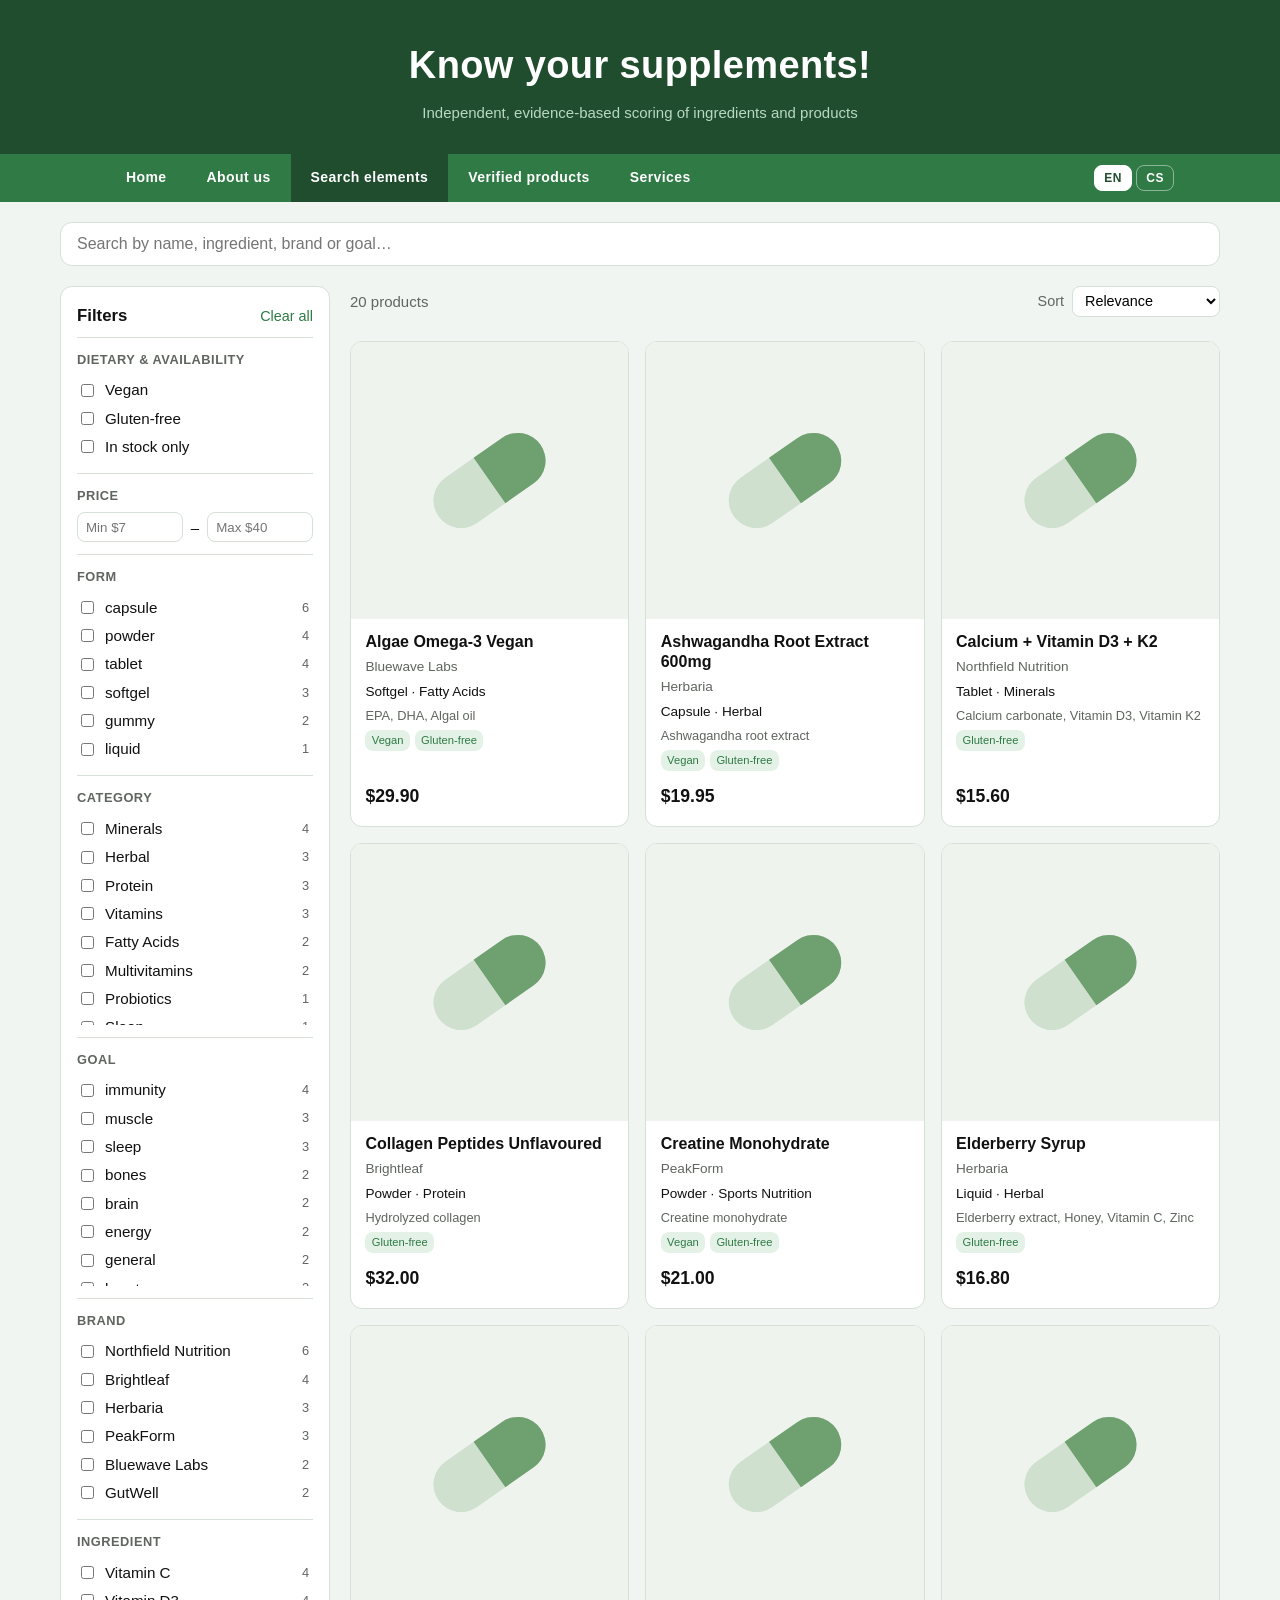
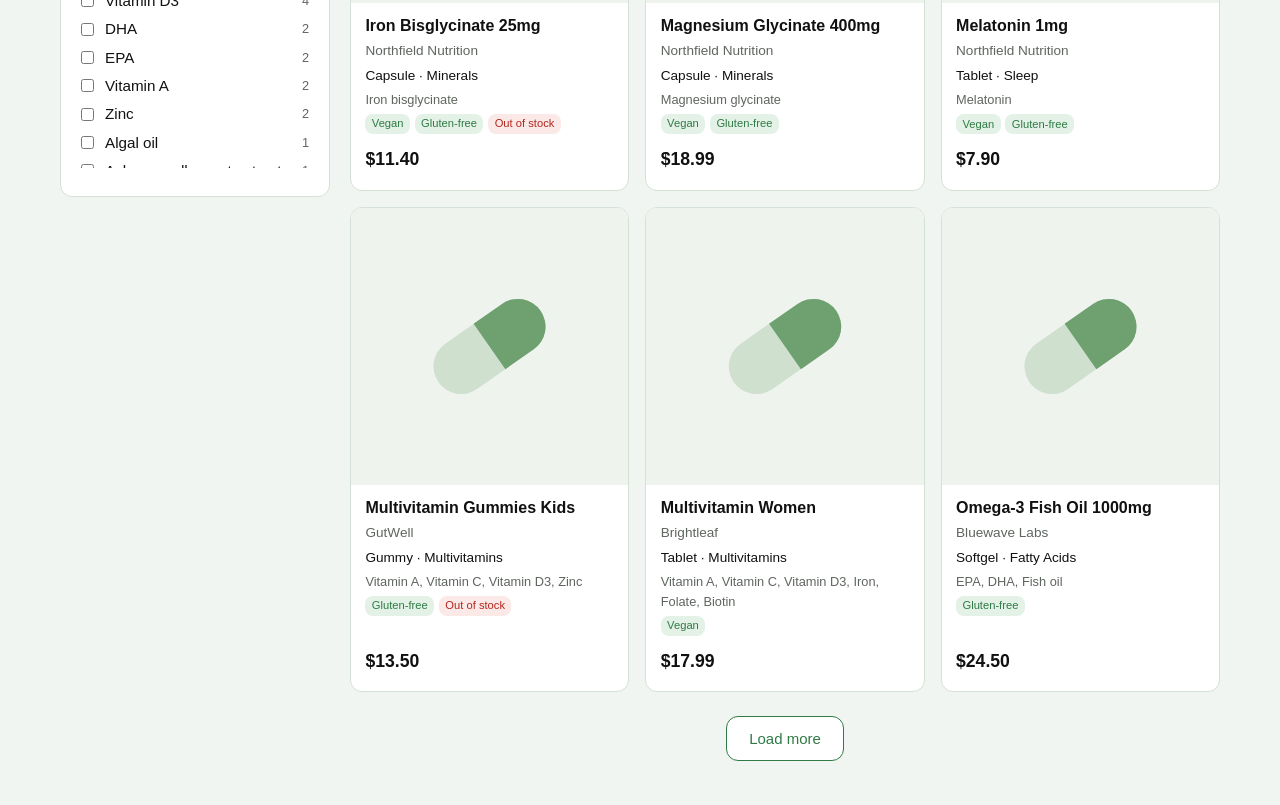
==== supplement-finder/index.html @ af4d36eb "Add Czech and English versions Client-side i18n (i18n.js, i18n/en.json, i18n/cs.json) with a languag" ====
<!doctype html>
<html lang="en">
<head>
  <meta charset="utf-8">
  <meta name="viewport" content="width=device-width, initial-scale=1">
  <title data-i18n="meta.title.finder">Supplement Finder</title>
  <script src="../i18n.js"></script>
  <link rel="stylesheet" href="../site.css">
  <link rel="stylesheet" href="styles.css">
</head>
<body>
  <header class="hero">
    <h1 data-i18n="hero.title">Know your supplements!</h1>
    <p data-i18n="hero.sub">Independent, evidence-based scoring of ingredients and products</p>
  </header>

  <nav class="nav">
    <div class="inner">
      <a href="../index.html" data-i18n="nav.home">Home</a>
      <a href="../index.html#about" data-i18n="nav.about">About us</a>
      <a href="index.html" class="active" data-i18n="nav.search">Search elements</a>
      <a href="../index.html#verified" data-i18n="nav.verified">Verified products</a>
      <a href="../index.html#services" data-i18n="nav.services">Services</a>
    </div>
  </nav>

  <div class="searchbox">
    <input id="q" type="search" data-i18n-placeholder="finder.search.placeholder" data-i18n-aria="finder.search.aria" placeholder="Search by name, ingredient, brand or goal…" autocomplete="off" aria-label="Search supplements">
  </div>

  <main class="layout">
    <aside class="filters" aria-label="Filters" data-i18n-aria="finder.filters.aria">
      <div class="filters-head">
        <h2 data-i18n="finder.filters">Filters</h2>
        <button id="clear-all" class="link" type="button" data-i18n="finder.clear">Clear all</button>
      </div>

      <section class="group">
        <h3 data-i18n="finder.group.dietary">Dietary &amp; availability</h3>
        <label class="check"><input type="checkbox" data-flag="vegan"> <span data-i18n="flag.vegan">Vegan</span></label>
        <label class="check"><input type="checkbox" data-flag="gluten_free"> <span data-i18n="flag.gluten_free">Gluten-free</span></label>
        <label class="check"><input type="checkbox" data-flag="in_stock"> <span data-i18n="flag.in_stock">In stock only</span></label>
      </section>

      <section class="group">
        <h3 data-i18n="finder.group.price">Price</h3>
        <div class="price-row">
          <input id="min-price" type="number" min="0" step="1" inputmode="decimal" placeholder="Min" aria-label="Minimum price" data-i18n-aria="price.min.aria">
          <span>–</span>
          <input id="max-price" type="number" min="0" step="1" inputmode="decimal" placeholder="Max" aria-label="Maximum price" data-i18n-aria="price.max.aria">
        </div>
      </section>

      <div id="facets"></div>
    </aside>

    <section class="results" aria-live="polite">
      <div class="results-head">
        <p id="count" class="count"></p>
        <label class="sort"><span data-i18n="sort">Sort</span>
          <select id="sort">
            <option value="relevance" data-i18n="sort.relevance">Relevance</option>
            <option value="price_asc" data-i18n="sort.price_asc">Price: low to high</option>
            <option value="price_desc" data-i18n="sort.price_desc">Price: high to low</option>
            <option value="name_asc" data-i18n="sort.name_asc">Name A–Z</option>
          </select>
        </label>
      </div>
      <div id="chips" class="chips"></div>
      <div id="error" class="error" hidden></div>
      <div id="grid" class="grid"></div>
      <div class="more"><button id="load-more" type="button" hidden data-i18n="load.more">Load more</button></div>
    </section>
  </main>

  <script type="module" src="app.js"></script>
</body>
</html>
---- site.css ----
/* Shared site styles: tokens, base, header (hero), main bar (nav), footer.
   Loaded by index.html and supplement-finder/index.html. */
:root {
  --bg: #f1f5f1;
  --card: #ffffff;
  --border: #d5e0d6;
  --green-900: #1f4d2e;
  --green-700: #2f7a45;
  --green-500: #4fa36a;
  --green-100: #e3f1e6;
  --text: #111111;
  --muted: #5f655f;
  --warn: #b3261e;
  --radius: 12px;     /* cards, inputs, buttons */
  --radius-sm: 8px;   /* tags, small thumbnails */
  /* aliases used by the supplement finder */
  --line: var(--border);
  --accent: var(--green-700);
  --accent-soft: var(--green-100);
}
* { box-sizing: border-box; }
body {
  margin: 0; background: var(--bg); color: var(--text);
  font: 15px/1.55 -apple-system, "Segoe UI", Helvetica, Arial, sans-serif;
}
a { color: inherit; text-decoration: none; }

/* Header */
.hero { background: var(--green-900); color: #fff; padding: 36px 24px 30px; text-align: center; }
.hero h1 { margin: 0 0 6px; font-size: 38px; letter-spacing: .01em; }
.hero p { margin: 0; color: #b9d8c2; }

/* Main bar */
.nav { background: var(--green-700); position: sticky; top: 0; z-index: 10; }
.nav .inner { max-width: 1100px; margin: 0 auto; display: flex; flex-wrap: wrap; padding: 0 16px; }
.nav a { color: #fff; padding: 13px 20px; font-weight: 600; font-size: 14px; letter-spacing: .03em; }
.nav a:hover, .nav a.active { background: var(--green-900); }

footer { text-align: center; color: var(--muted); font-size: 13px; padding: 10px 16px 30px; }

@media (max-width: 800px) {
  .hero h1 { font-size: 30px; }
}

/* Language switcher (injected by i18n.js) and no-flash loading state */
html.i18n-loading body { visibility: hidden; }
.nav .lang { margin-left: auto; display: flex; align-items: center; gap: 4px; }
.nav .lang button {
  font: inherit; font-size: 12px; font-weight: 700; letter-spacing: .05em; color: #fff;
  background: transparent; border: 1px solid rgba(255,255,255,.45); border-radius: var(--radius-sm);
  padding: 3px 9px; cursor: pointer;
}
.nav .lang button:hover { background: var(--green-900); }
.nav .lang button[aria-pressed="true"] { background: #fff; color: var(--green-900); border-color: #fff; }
---- supplement-finder/styles.css ----
h1, h2, h3 { margin: 0; }

.searchbox { max-width: 1200px; margin: 1.25rem auto 0; padding: 0 1.25rem; }
.searchbox input { width: 100%; padding: .75rem 1rem; font-size: 1rem; border: 1px solid var(--line); border-radius: var(--radius); background: #fff; }
.searchbox input:focus { outline: 2px solid var(--accent); border-color: var(--accent); }

.layout { display: grid; grid-template-columns: 270px 1fr; gap: 1.25rem; max-width: 1200px; margin: 0 auto; padding: 1.25rem; }
.filters { background: var(--card); border: 1px solid var(--line); border-radius: var(--radius); padding: 1rem; align-self: start; }
.filters-head { display: flex; justify-content: space-between; align-items: baseline; margin-bottom: .5rem; }
.filters h2 { font-size: 1.05rem; }
.group { padding: .75rem 0; border-top: 1px solid var(--line); }
.group h3 { font-size: .8rem; text-transform: uppercase; letter-spacing: .04em; color: var(--muted); margin-bottom: .4rem; }
.group .list { max-height: 210px; overflow: auto; padding-right: .25rem; }
.check { display: flex; align-items: center; gap: .5rem; padding: .15rem 0; cursor: pointer; font-size: .95rem; }
.check .n { margin-left: auto; color: var(--muted); font-size: .8rem; }
.check.zero { opacity: .5; }
.price-row { display: flex; align-items: center; gap: .5rem; }
.price-row input { width: 100%; padding: .4rem .5rem; border: 1px solid var(--line); border-radius: var(--radius-sm); }
.link { background: none; border: 0; color: var(--accent); cursor: pointer; font: inherit; font-size: .9rem; padding: 0; }
.link:hover { text-decoration: underline; }

.results-head { display: flex; justify-content: space-between; align-items: center; margin-bottom: .75rem; gap: 1rem; flex-wrap: wrap; }
.count { margin: 0; color: var(--muted); }
.sort { font-size: .9rem; color: var(--muted); display: flex; align-items: center; gap: .5rem; }
.sort select { padding: .35rem .5rem; border: 1px solid var(--line); border-radius: var(--radius-sm); background: #fff; font: inherit; }

.chips { display: flex; flex-wrap: wrap; gap: .4rem; margin-bottom: .75rem; }
.chip { background: var(--accent-soft); color: var(--accent); border: 0; border-radius: 999px; padding: .25rem .65rem; cursor: pointer; font: inherit; font-size: .85rem; }
.chip:hover { background: #d4e9db; }

.grid { display: grid; grid-template-columns: repeat(auto-fill, minmax(220px, 1fr)); gap: 1rem; }
.card { background: var(--card); border: 1px solid var(--line); border-radius: var(--radius); overflow: hidden; display: flex; flex-direction: column; }
.card img { width: 100%; aspect-ratio: 1; object-fit: cover; background: #eef3ee; }
.card .body { padding: .8rem .9rem 1rem; display: flex; flex-direction: column; gap: .25rem; flex: 1; }
.card h3 { font-size: 1rem; line-height: 1.25; }
.card .brand { color: var(--muted); font-size: .85rem; margin: 0; }
.card .meta { font-size: .85rem; margin: 0; text-transform: capitalize; }
.card .ingr { font-size: .8rem; color: var(--muted); margin: 0; }
.card .foot { margin-top: auto; padding-top: .5rem; display: flex; justify-content: space-between; align-items: center; }
.price { font-weight: 700; font-size: 1.1rem; }
.tags { display: flex; gap: .3rem; flex-wrap: wrap; }
.tag { font-size: .7rem; background: var(--accent-soft); color: var(--accent); border-radius: var(--radius-sm); padding: .1rem .4rem; }
.tag.out { background: #fbe9e7; color: var(--warn); }

.more { text-align: center; margin: 1.5rem 0; }
.more button { padding: .6rem 1.4rem; border-radius: var(--radius); border: 1px solid var(--accent); background: #fff; color: var(--accent); font: inherit; cursor: pointer; }
.more button:hover { background: var(--accent-soft); }
.error { background: #fbe9e7; color: var(--warn); border-radius: var(--radius); padding: .9rem 1rem; margin-bottom: 1rem; }
.empty { grid-column: 1 / -1; text-align: center; color: var(--muted); padding: 3rem 1rem; }

@media (max-width: 800px) {
  .layout { grid-template-columns: 1fr; }
}
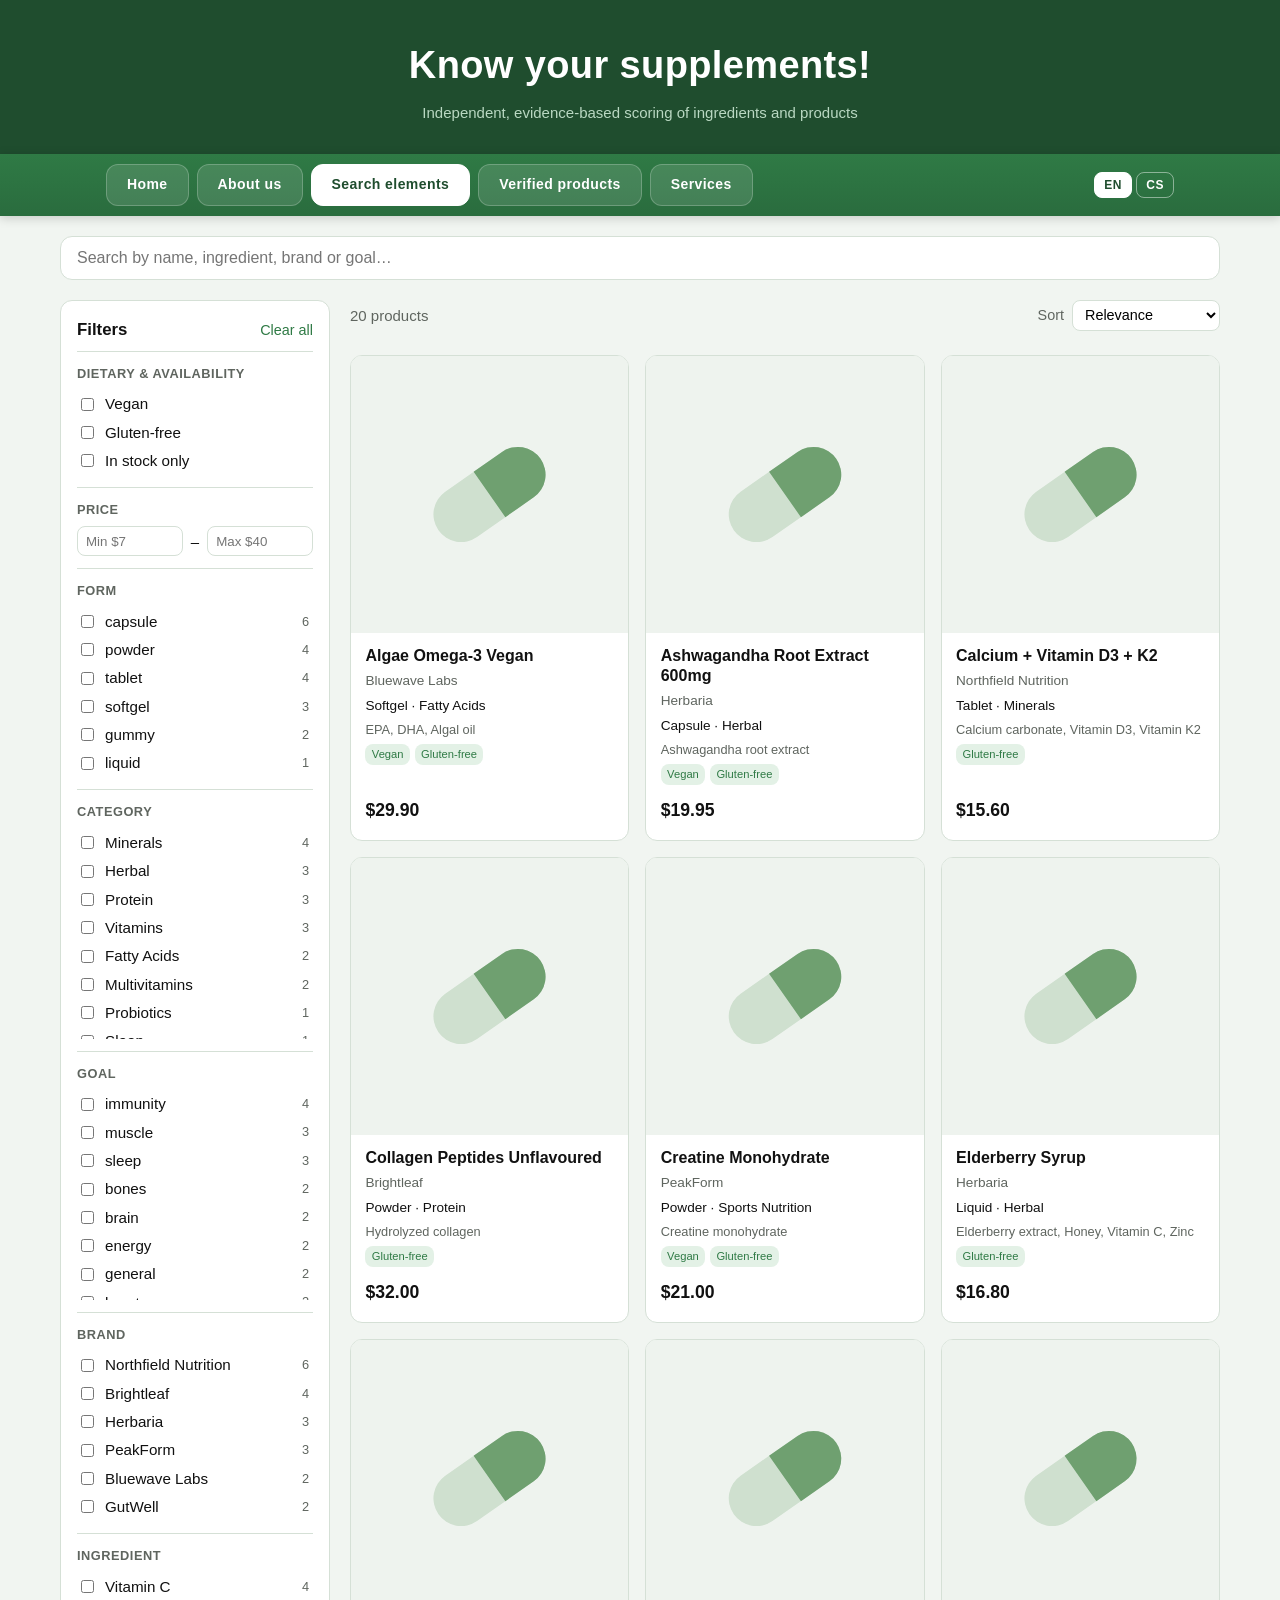
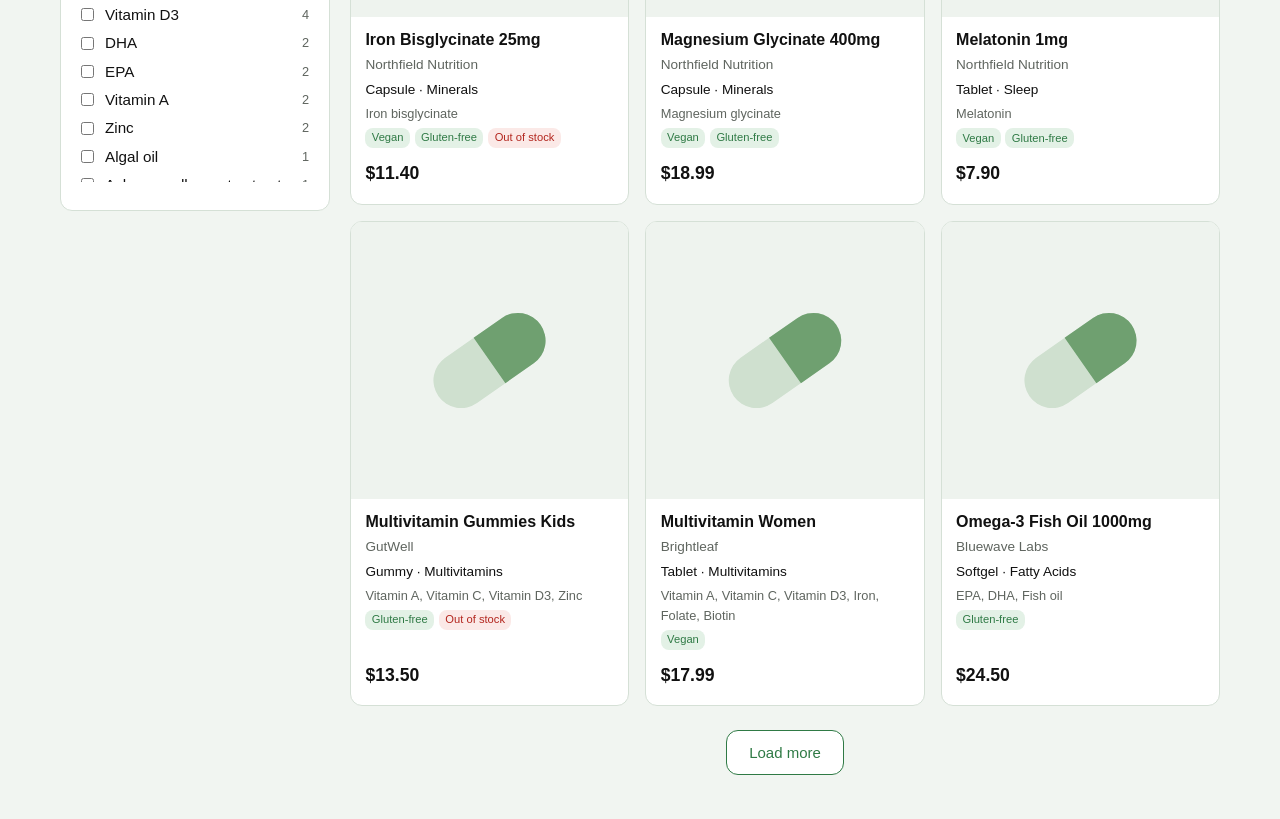
==== commit 2b584755: "Restyle main bar as interactive buttons Separate pill buttons with hover lift, shine sweep and curso" ====
--- a/supplement-finder/index.html
+++ b/supplement-finder/index.html
@@ -5,6 +5,7 @@
   <meta name="viewport" content="width=device-width, initial-scale=1">
   <title data-i18n="meta.title.finder">Supplement Finder</title>
   <script src="../i18n.js"></script>
+  <script src="../site.js" defer></script>
   <link rel="stylesheet" href="../site.css">
   <link rel="stylesheet" href="styles.css">
 </head>
--- a/site.css
+++ b/site.css
@@ -30,11 +30,41 @@
 .hero h1 { margin: 0 0 6px; font-size: 38px; letter-spacing: .01em; }
 .hero p { margin: 0; color: #b9d8c2; }
 
-/* Main bar */
-.nav { background: var(--green-700); position: sticky; top: 0; z-index: 10; }
-.nav .inner { max-width: 1100px; margin: 0 auto; display: flex; flex-wrap: wrap; padding: 0 16px; }
-.nav a { color: #fff; padding: 13px 20px; font-weight: 600; font-size: 14px; letter-spacing: .03em; }
-.nav a:hover, .nav a.active { background: var(--green-900); }
+/* Main bar: each item is a button with a cursor-following glow and a shine sweep on hover */
+.nav { background: linear-gradient(180deg, var(--green-700), #2a6c3e); position: sticky; top: 0; z-index: 10; box-shadow: 0 2px 10px rgba(0,0,0,.18); }
+.nav .inner { max-width: 1100px; margin: 0 auto; display: flex; flex-wrap: wrap; align-items: center; gap: 8px; padding: 10px 16px; }
+.nav a {
+  position: relative; overflow: hidden; isolation: isolate;
+  color: #fff; padding: 9px 20px; font-weight: 600; font-size: 14px; letter-spacing: .03em;
+  background: rgba(255,255,255,.12); border: 1px solid rgba(255,255,255,.22); border-radius: var(--radius);
+  transition: transform .18s ease, box-shadow .18s ease, background .18s ease, border-color .18s ease;
+}
+.nav a::before { /* soft light that follows the cursor (position set by site.js) */
+  content: ""; position: absolute; inset: 0; z-index: -1; opacity: 0; transition: opacity .2s ease;
+  background: radial-gradient(90px circle at var(--mx, 50%) var(--my, 50%), rgba(255,255,255,.35), transparent 70%);
+}
+.nav a::after { /* diagonal shine that sweeps across once per hover */
+  content: ""; position: absolute; top: 0; bottom: 0; left: 0; width: 45%; z-index: -1;
+  background: linear-gradient(105deg, transparent, rgba(255,255,255,.55), transparent);
+  transform: translateX(-130%) skewX(-20deg);
+}
+.nav a:hover, .nav a:focus-visible {
+  background: var(--green-900); border-color: rgba(255,255,255,.55);
+  transform: translateY(-2px); box-shadow: 0 6px 14px rgba(0,0,0,.28);
+}
+.nav a:hover::before { opacity: 1; }
+.nav a:hover::after, .nav a:focus-visible::after { transform: translateX(330%) skewX(-20deg); transition: transform .7s ease; }
+.nav a:active { transform: translateY(0) scale(.97); box-shadow: 0 2px 6px rgba(0,0,0,.25); }
+.nav a:focus-visible { outline: 2px solid #fff; outline-offset: 2px; }
+.nav a.active { background: #fff; color: var(--green-900); border-color: #fff; }
+.nav a.active:hover { background: #f3fbf5; }
+.nav a.active::before { background: radial-gradient(90px circle at var(--mx, 50%) var(--my, 50%), rgba(79,163,106,.35), transparent 70%); }
+.nav a.active::after { background: linear-gradient(105deg, transparent, rgba(79,163,106,.45), transparent); }
+@media (prefers-reduced-motion: reduce) {
+  .nav a, .nav a::before { transition: none; }
+  .nav a:hover, .nav a:focus-visible, .nav a:active { transform: none; }
+  .nav a::after { display: none; }
+}
 
 footer { text-align: center; color: var(--muted); font-size: 13px; padding: 10px 16px 30px; }
 
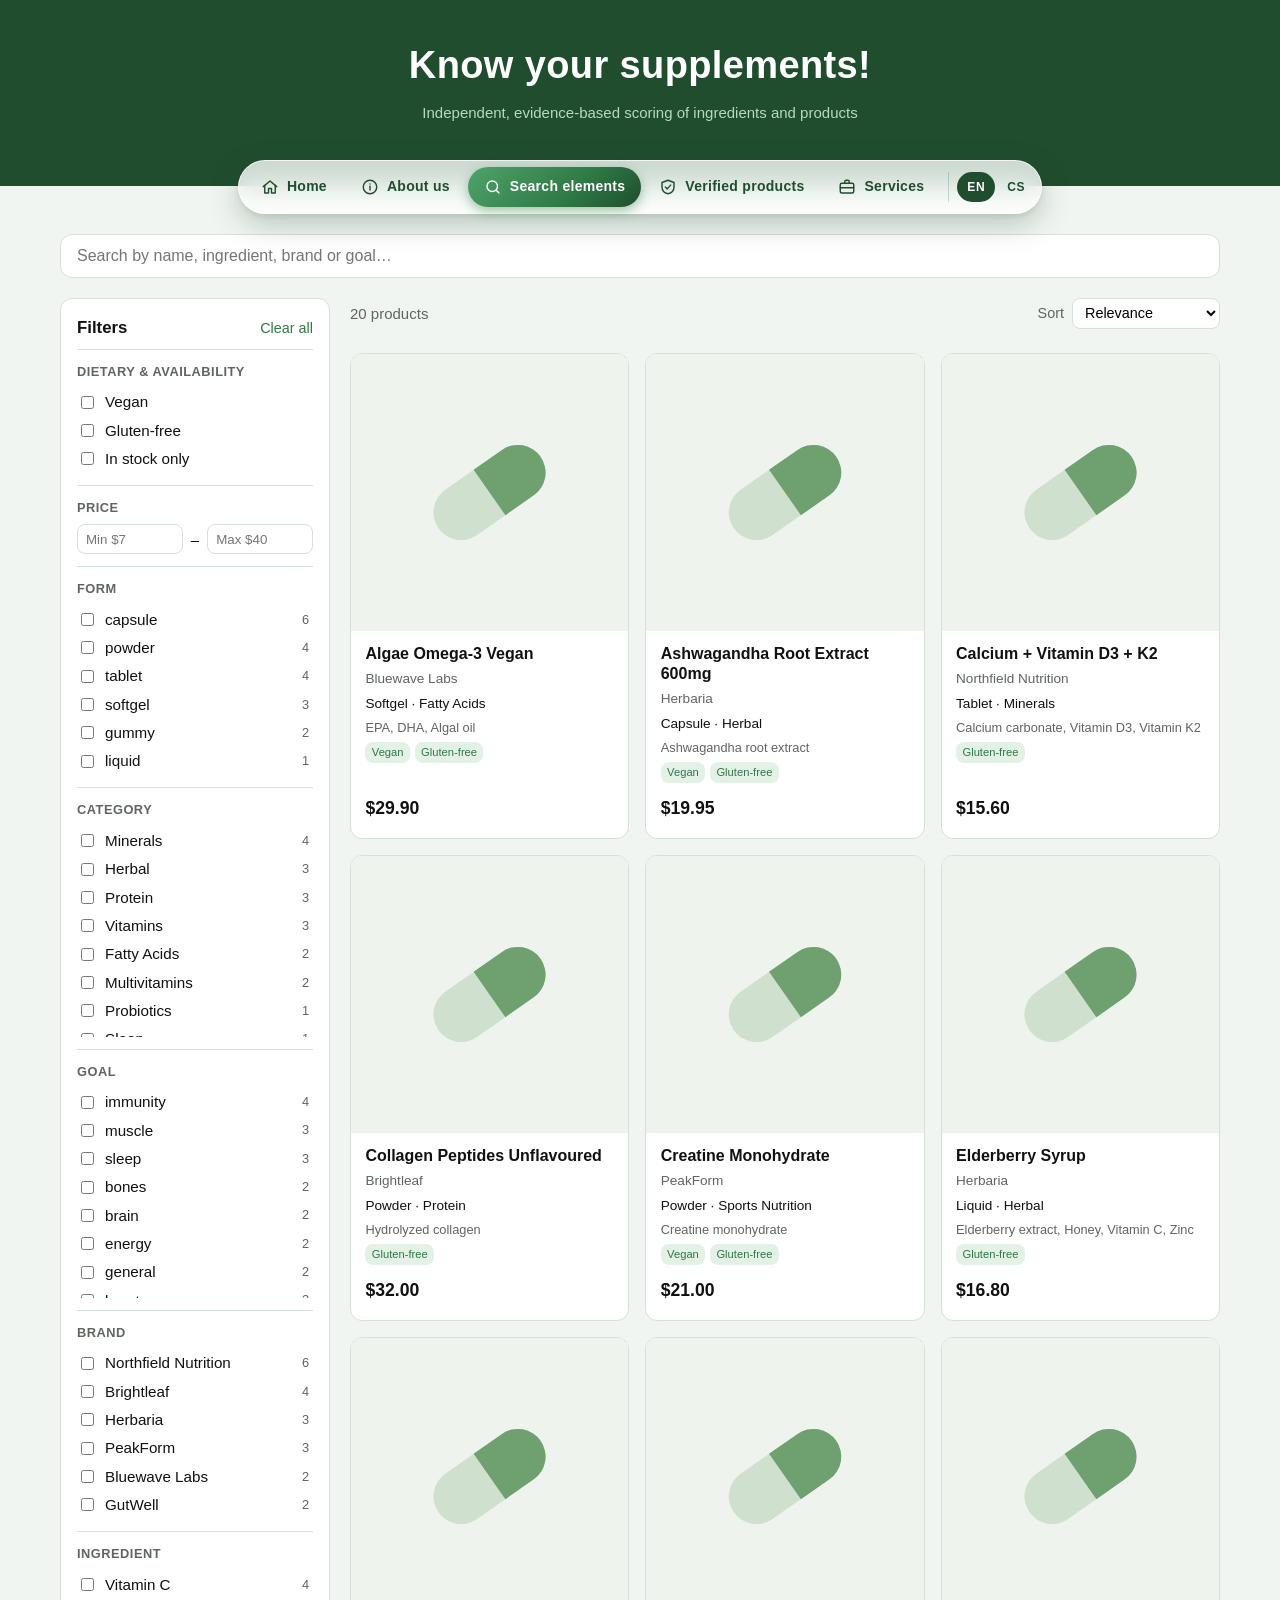
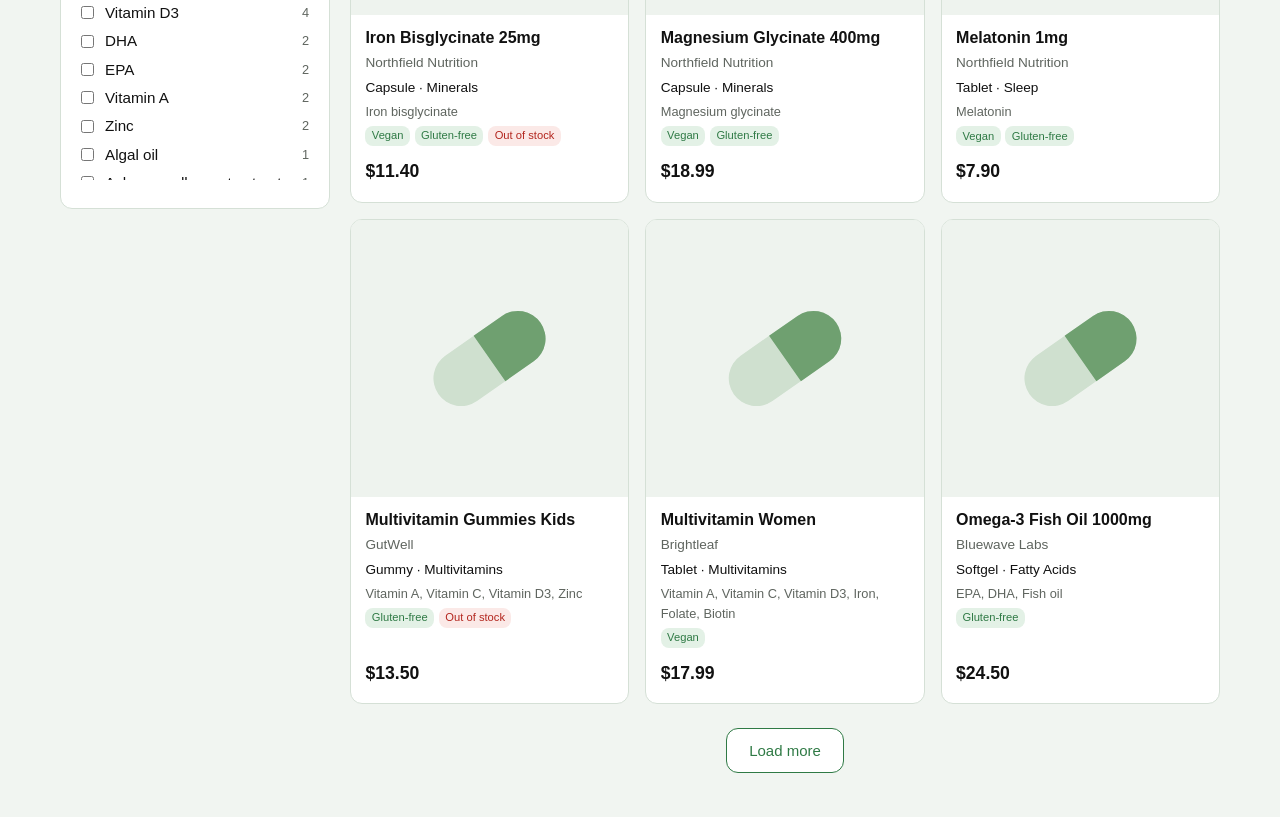
==== commit 082c8a7c: "Redesign main bar as floating pill with icons and sliding highlight Co-Authored-By: Claude Sonnet 5." ====
--- a/supplement-finder/index.html
+++ b/supplement-finder/index.html
@@ -17,11 +17,11 @@
 
   <nav class="nav">
     <div class="inner">
-      <a href="../index.html" data-i18n="nav.home">Home</a>
-      <a href="../index.html#about" data-i18n="nav.about">About us</a>
-      <a href="index.html" class="active" data-i18n="nav.search">Search elements</a>
-      <a href="../index.html#verified" data-i18n="nav.verified">Verified products</a>
-      <a href="../index.html#services" data-i18n="nav.services">Services</a>
+      <a href="../index.html"><svg class="ico" viewBox="0 0 24 24" aria-hidden="true"><path d="M3 11.5 12 4l9 7.5"/><path d="M5 10v10h5v-6h4v6h5V10"/></svg><span class="lbl" data-i18n="nav.home">Home</span></a>
+      <a href="../index.html#about"><svg class="ico" viewBox="0 0 24 24" aria-hidden="true"><circle cx="12" cy="12" r="9"/><path d="M12 11v5"/><path d="M12 8h.01"/></svg><span class="lbl" data-i18n="nav.about">About us</span></a>
+      <a href="index.html" class="active"><svg class="ico" viewBox="0 0 24 24" aria-hidden="true"><circle cx="11" cy="11" r="7"/><path d="m20 20-3.5-3.5"/></svg><span class="lbl" data-i18n="nav.search">Search elements</span></a>
+      <a href="../index.html#verified"><svg class="ico" viewBox="0 0 24 24" aria-hidden="true"><path d="M12 3 4 6v6c0 4.5 3.4 8 8 9 4.6-1 8-4.5 8-9V6l-8-3Z"/><path d="m8.5 12 2.5 2.5 4.5-5"/></svg><span class="lbl" data-i18n="nav.verified">Verified products</span></a>
+      <a href="../index.html#services"><svg class="ico" viewBox="0 0 24 24" aria-hidden="true"><rect x="3" y="7" width="18" height="13" rx="2"/><path d="M9 7V5a2 2 0 0 1 2-2h2a2 2 0 0 1 2 2v2"/><path d="M3 13h18"/></svg><span class="lbl" data-i18n="nav.services">Services</span></a>
     </div>
   </nav>
 
--- a/site.css
+++ b/site.css
@@ -30,40 +30,40 @@
 .hero h1 { margin: 0 0 6px; font-size: 38px; letter-spacing: .01em; }
 .hero p { margin: 0; color: #b9d8c2; }
 
-/* Main bar: each item is a button with a cursor-following glow and a shine sweep on hover */
-.nav { background: linear-gradient(180deg, var(--green-700), #2a6c3e); position: sticky; top: 0; z-index: 10; box-shadow: 0 2px 10px rgba(0,0,0,.18); }
-.nav .inner { max-width: 1100px; margin: 0 auto; display: flex; flex-wrap: wrap; align-items: center; gap: 8px; padding: 10px 16px; }
+/* Main bar: floating pill that overlaps the header. A highlight slides to the hovered item (site.js). */
+.hero { padding-bottom: 62px; }
+.nav { position: sticky; top: 12px; z-index: 10; margin-top: -26px; pointer-events: none; }
+.nav .inner {
+  pointer-events: auto; position: relative; width: max-content; max-width: calc(100% - 24px); margin: 0 auto;
+  display: flex; align-items: center; gap: 2px; padding: 6px;
+  background: rgba(255,255,255,.78); -webkit-backdrop-filter: blur(14px) saturate(1.5); backdrop-filter: blur(14px) saturate(1.5);
+  border: 1px solid rgba(255,255,255,.75); border-radius: 999px;
+  box-shadow: 0 10px 30px rgba(31,77,46,.28), 0 2px 6px rgba(0,0,0,.08);
+}
+.nav-indicator {
+  position: absolute; top: 6px; bottom: 6px; left: 0; width: 0; border-radius: 999px; z-index: 0; pointer-events: none;
+  background: linear-gradient(135deg, var(--green-500), var(--green-700) 60%, var(--green-900));
+  box-shadow: 0 4px 12px rgba(47,122,69,.45); opacity: 0;
+}
+.nav-indicator.ready { opacity: 1; transition: transform .35s cubic-bezier(.3,1.3,.5,1), width .35s cubic-bezier(.3,1.3,.5,1), opacity .2s; }
 .nav a {
-  position: relative; overflow: hidden; isolation: isolate;
-  color: #fff; padding: 9px 20px; font-weight: 600; font-size: 14px; letter-spacing: .03em;
-  background: rgba(255,255,255,.12); border: 1px solid rgba(255,255,255,.22); border-radius: var(--radius);
-  transition: transform .18s ease, box-shadow .18s ease, background .18s ease, border-color .18s ease;
+  position: relative; z-index: 1; display: flex; align-items: center; gap: 8px; white-space: nowrap;
+  padding: 9px 16px; border-radius: 999px; color: var(--green-900); font-weight: 600; font-size: 14px; letter-spacing: .02em;
+  transition: color .2s ease;
 }
-.nav a::before { /* soft light that follows the cursor (position set by site.js) */
-  content: ""; position: absolute; inset: 0; z-index: -1; opacity: 0; transition: opacity .2s ease;
-  background: radial-gradient(90px circle at var(--mx, 50%) var(--my, 50%), rgba(255,255,255,.35), transparent 70%);
+.nav a .ico { width: 18px; height: 18px; flex: none; fill: none; stroke: currentColor; stroke-width: 1.9; stroke-linecap: round; stroke-linejoin: round; transition: transform .3s cubic-bezier(.3,1.5,.5,1); }
+.nav a.hot { color: #fff; }
+.nav a:hover .ico, .nav a:focus-visible .ico { transform: scale(1.18) rotate(-6deg); }
+.nav a:active { transform: scale(.96); }
+.nav a:focus-visible { outline: 2px solid var(--green-700); outline-offset: 1px; }
+.nav.no-js a.active { background: var(--green-700); color: #fff; } /* before site.js positions the indicator */
+@media (max-width: 640px) { /* phones: icons only, the name is still read by screen readers */
+  .nav a { padding: 10px 13px; }
+  .nav a .lbl { position: absolute; width: 1px; height: 1px; overflow: hidden; clip: rect(0 0 0 0); white-space: nowrap; }
 }
-.nav a::after { /* diagonal shine that sweeps across once per hover */
-  content: ""; position: absolute; top: 0; bottom: 0; left: 0; width: 45%; z-index: -1;
-  background: linear-gradient(105deg, transparent, rgba(255,255,255,.55), transparent);
-  transform: translateX(-130%) skewX(-20deg);
-}
-.nav a:hover, .nav a:focus-visible {
-  background: var(--green-900); border-color: rgba(255,255,255,.55);
-  transform: translateY(-2px); box-shadow: 0 6px 14px rgba(0,0,0,.28);
-}
-.nav a:hover::before { opacity: 1; }
-.nav a:hover::after, .nav a:focus-visible::after { transform: translateX(330%) skewX(-20deg); transition: transform .7s ease; }
-.nav a:active { transform: translateY(0) scale(.97); box-shadow: 0 2px 6px rgba(0,0,0,.25); }
-.nav a:focus-visible { outline: 2px solid #fff; outline-offset: 2px; }
-.nav a.active { background: #fff; color: var(--green-900); border-color: #fff; }
-.nav a.active:hover { background: #f3fbf5; }
-.nav a.active::before { background: radial-gradient(90px circle at var(--mx, 50%) var(--my, 50%), rgba(79,163,106,.35), transparent 70%); }
-.nav a.active::after { background: linear-gradient(105deg, transparent, rgba(79,163,106,.45), transparent); }
 @media (prefers-reduced-motion: reduce) {
-  .nav a, .nav a::before { transition: none; }
-  .nav a:hover, .nav a:focus-visible, .nav a:active { transform: none; }
-  .nav a::after { display: none; }
+  .nav-indicator.ready, .nav a, .nav a .ico { transition: none; }
+  .nav a:hover .ico, .nav a:focus-visible .ico { transform: none; }
 }
 
 footer { text-align: center; color: var(--muted); font-size: 13px; padding: 10px 16px 30px; }
@@ -74,11 +74,11 @@
 
 /* Language switcher (injected by i18n.js) and no-flash loading state */
 html.i18n-loading body { visibility: hidden; }
-.nav .lang { margin-left: auto; display: flex; align-items: center; gap: 4px; }
+.nav .lang { position: relative; z-index: 1; display: flex; align-items: center; gap: 2px; margin-left: 6px; padding-left: 8px; border-left: 1px solid rgba(31,77,46,.2); }
 .nav .lang button {
-  font: inherit; font-size: 12px; font-weight: 700; letter-spacing: .05em; color: #fff;
-  background: transparent; border: 1px solid rgba(255,255,255,.45); border-radius: var(--radius-sm);
-  padding: 3px 9px; cursor: pointer;
+  font: inherit; font-size: 12px; font-weight: 700; letter-spacing: .05em; color: var(--green-900);
+  background: transparent; border: 0; border-radius: 999px; padding: 6px 10px; cursor: pointer; transition: background .2s, color .2s;
 }
-.nav .lang button:hover { background: var(--green-900); }
-.nav .lang button[aria-pressed="true"] { background: #fff; color: var(--green-900); border-color: #fff; }
+.nav .lang button:hover { background: var(--green-100); }
+.nav .lang button[aria-pressed="true"] { background: var(--green-900); color: #fff; }
+@media (max-width: 640px) { .nav .lang { margin-left: 2px; padding-left: 4px; } .nav .lang button { padding: 6px 7px; } }
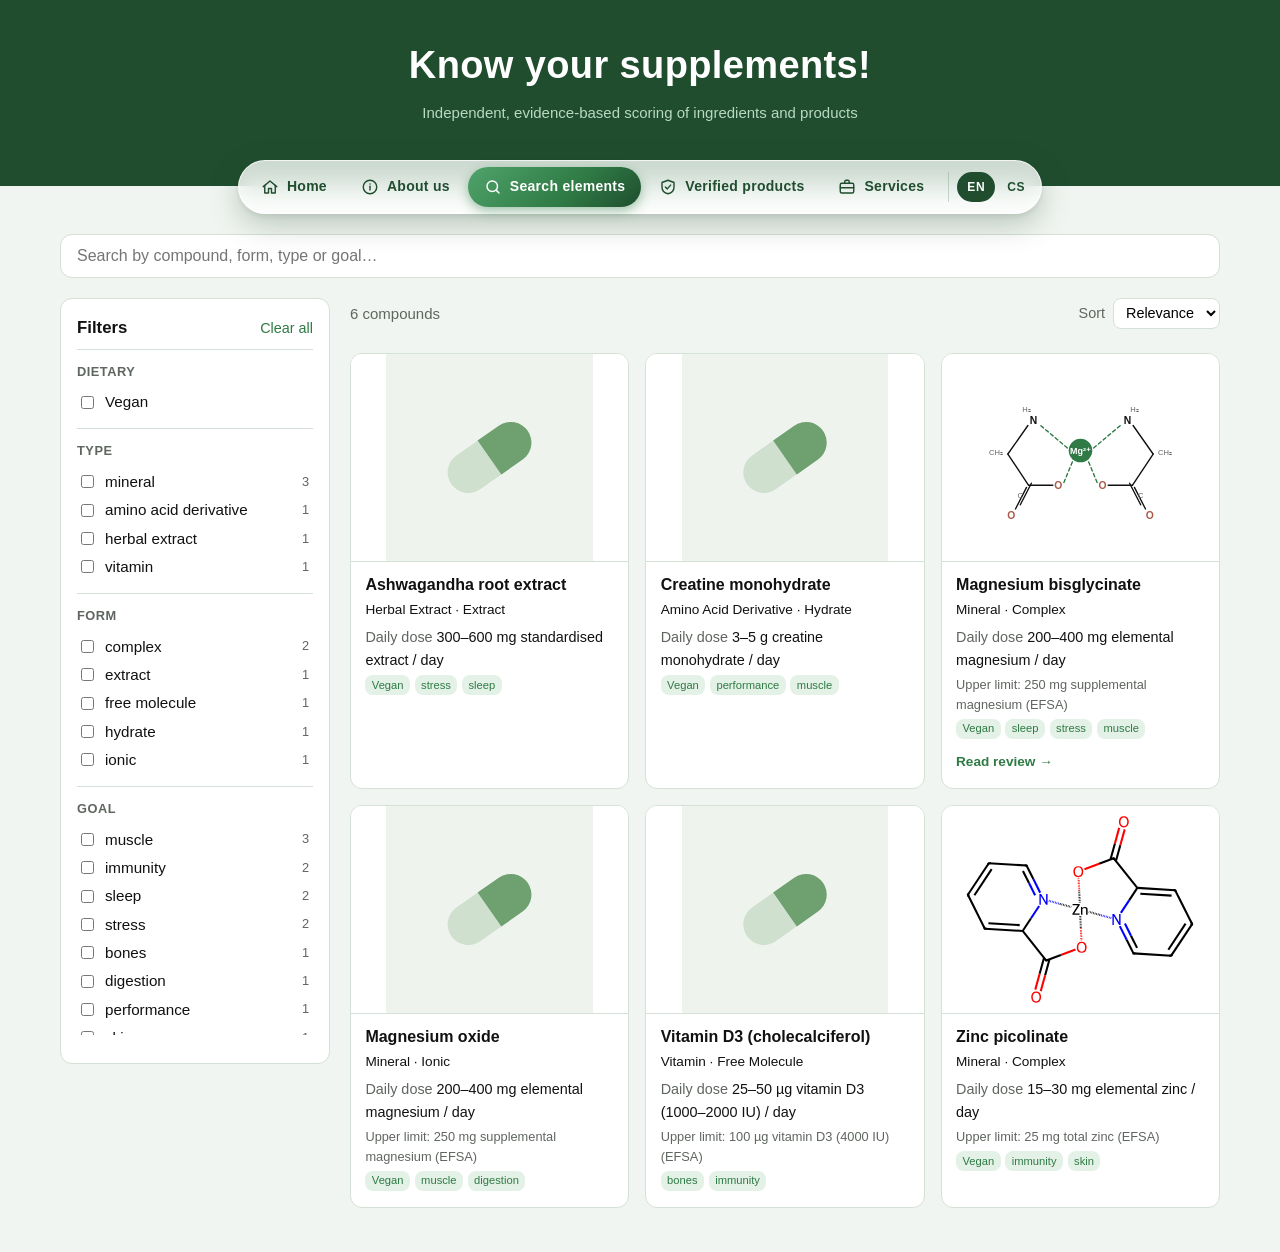
==== commit 7e75f5a3: "Switch supplement finder from products to compounds Replace products.json with compounds.json (6 sam" ====
--- a/supplement-finder/index.html
+++ b/supplement-finder/index.html
@@ -21,12 +21,12 @@
       <a href="../index.html#about"><svg class="ico" viewBox="0 0 24 24" aria-hidden="true"><circle cx="12" cy="12" r="9"/><path d="M12 11v5"/><path d="M12 8h.01"/></svg><span class="lbl" data-i18n="nav.about">About us</span></a>
       <a href="index.html" class="active"><svg class="ico" viewBox="0 0 24 24" aria-hidden="true"><circle cx="11" cy="11" r="7"/><path d="m20 20-3.5-3.5"/></svg><span class="lbl" data-i18n="nav.search">Search elements</span></a>
       <a href="../index.html#verified"><svg class="ico" viewBox="0 0 24 24" aria-hidden="true"><path d="M12 3 4 6v6c0 4.5 3.4 8 8 9 4.6-1 8-4.5 8-9V6l-8-3Z"/><path d="m8.5 12 2.5 2.5 4.5-5"/></svg><span class="lbl" data-i18n="nav.verified">Verified products</span></a>
-      <a href="../index.html#services"><svg class="ico" viewBox="0 0 24 24" aria-hidden="true"><rect x="3" y="7" width="18" height="13" rx="2"/><path d="M9 7V5a2 2 0 0 1 2-2h2a2 2 0 0 1 2 2v2"/><path d="M3 13h18"/></svg><span class="lbl" data-i18n="nav.services">Services</span></a>
+      <a href="../services/index.html"><svg class="ico" viewBox="0 0 24 24" aria-hidden="true"><rect x="3" y="7" width="18" height="13" rx="2"/><path d="M9 7V5a2 2 0 0 1 2-2h2a2 2 0 0 1 2 2v2"/><path d="M3 13h18"/></svg><span class="lbl" data-i18n="nav.services">Services</span></a>
     </div>
   </nav>
 
   <div class="searchbox">
-    <input id="q" type="search" data-i18n-placeholder="finder.search.placeholder" data-i18n-aria="finder.search.aria" placeholder="Search by name, ingredient, brand or goal…" autocomplete="off" aria-label="Search supplements">
+    <input id="q" type="search" data-i18n-placeholder="finder.search.placeholder" data-i18n-aria="finder.search.aria" placeholder="Search by compound, form, type or goal…" autocomplete="off" aria-label="Search compounds">
   </div>
 
   <main class="layout">
@@ -37,19 +37,8 @@
       </div>
 
       <section class="group">
-        <h3 data-i18n="finder.group.dietary">Dietary &amp; availability</h3>
+        <h3 data-i18n="finder.group.dietary">Dietary</h3>
         <label class="check"><input type="checkbox" data-flag="vegan"> <span data-i18n="flag.vegan">Vegan</span></label>
-        <label class="check"><input type="checkbox" data-flag="gluten_free"> <span data-i18n="flag.gluten_free">Gluten-free</span></label>
-        <label class="check"><input type="checkbox" data-flag="in_stock"> <span data-i18n="flag.in_stock">In stock only</span></label>
-      </section>
-
-      <section class="group">
-        <h3 data-i18n="finder.group.price">Price</h3>
-        <div class="price-row">
-          <input id="min-price" type="number" min="0" step="1" inputmode="decimal" placeholder="Min" aria-label="Minimum price" data-i18n-aria="price.min.aria">
-          <span>–</span>
-          <input id="max-price" type="number" min="0" step="1" inputmode="decimal" placeholder="Max" aria-label="Maximum price" data-i18n-aria="price.max.aria">
-        </div>
       </section>
 
       <div id="facets"></div>
@@ -61,8 +50,6 @@
         <label class="sort"><span data-i18n="sort">Sort</span>
           <select id="sort">
             <option value="relevance" data-i18n="sort.relevance">Relevance</option>
-            <option value="price_asc" data-i18n="sort.price_asc">Price: low to high</option>
-            <option value="price_desc" data-i18n="sort.price_desc">Price: high to low</option>
             <option value="name_asc" data-i18n="sort.name_asc">Name A–Z</option>
           </select>
         </label>
--- a/site.css
+++ b/site.css
@@ -29,6 +29,20 @@
 .hero { background: var(--green-900); color: #fff; padding: 36px 24px 30px; text-align: center; }
 .hero h1 { margin: 0 0 6px; font-size: 38px; letter-spacing: .01em; }
 .hero p { margin: 0; color: #b9d8c2; }
+
+/* Header with logo (opt-in via class hero--logo). The logo is oversized and tilted; the header crops it top and bottom,
+   and the negative left margin pushes it out to the left, over the left end of the main bar. */
+.hero--logo { display: flex; align-items: center; justify-content: center; gap: 24px; overflow: hidden; }
+.hero--logo .logo {
+  height: 268px; width: auto; flex: none; margin: -66px 0 -66px -100px;  /* negative margins: size does not change the header height */
+  transform: rotate(-15deg); transform-origin: center;
+  translate: -30px 0;   /* nudges only the logo to the left; the title stays put */
+  filter: drop-shadow(0 8px 14px rgba(0,0,0,.35));
+}
+@media (max-width: 800px) {
+  .hero--logo { flex-direction: column; gap: 6px; }
+  .hero--logo .logo { height: 160px; margin: -30px 0 -6px; translate: -20px 0; }
+}
 
 /* Main bar: floating pill that overlaps the header. A highlight slides to the hovered item (site.js). */
 .hero { padding-bottom: 62px; }
--- a/supplement-finder/styles.css
+++ b/supplement-finder/styles.css
@@ -30,11 +30,13 @@
 
 .grid { display: grid; grid-template-columns: repeat(auto-fill, minmax(220px, 1fr)); gap: 1rem; }
 .card { background: var(--card); border: 1px solid var(--line); border-radius: var(--radius); overflow: hidden; display: flex; flex-direction: column; }
-.card img { width: 100%; aspect-ratio: 1; object-fit: cover; background: #eef3ee; }
+.card img { width: 100%; aspect-ratio: 4 / 3; object-fit: contain; background: #fff; border-bottom: 1px solid var(--line); }
 .card .body { padding: .8rem .9rem 1rem; display: flex; flex-direction: column; gap: .25rem; flex: 1; }
 .card h3 { font-size: 1rem; line-height: 1.25; }
 .card .brand { color: var(--muted); font-size: .85rem; margin: 0; }
 .card .meta { font-size: .85rem; margin: 0; text-transform: capitalize; }
+.card .dose { font-size: .9rem; margin: .15rem 0 0; }
+.card .dose span { color: var(--muted); }
 .card .ingr { font-size: .8rem; color: var(--muted); margin: 0; }
 .card .foot { margin-top: auto; padding-top: .5rem; display: flex; justify-content: space-between; align-items: center; }
 .price { font-weight: 700; font-size: 1.1rem; }
@@ -51,3 +53,6 @@
 @media (max-width: 800px) {
   .layout { grid-template-columns: 1fr; }
 }
+
+.review-link { color: var(--accent); font-size: .85rem; font-weight: 600; }
+.review-link:hover { text-decoration: underline; }
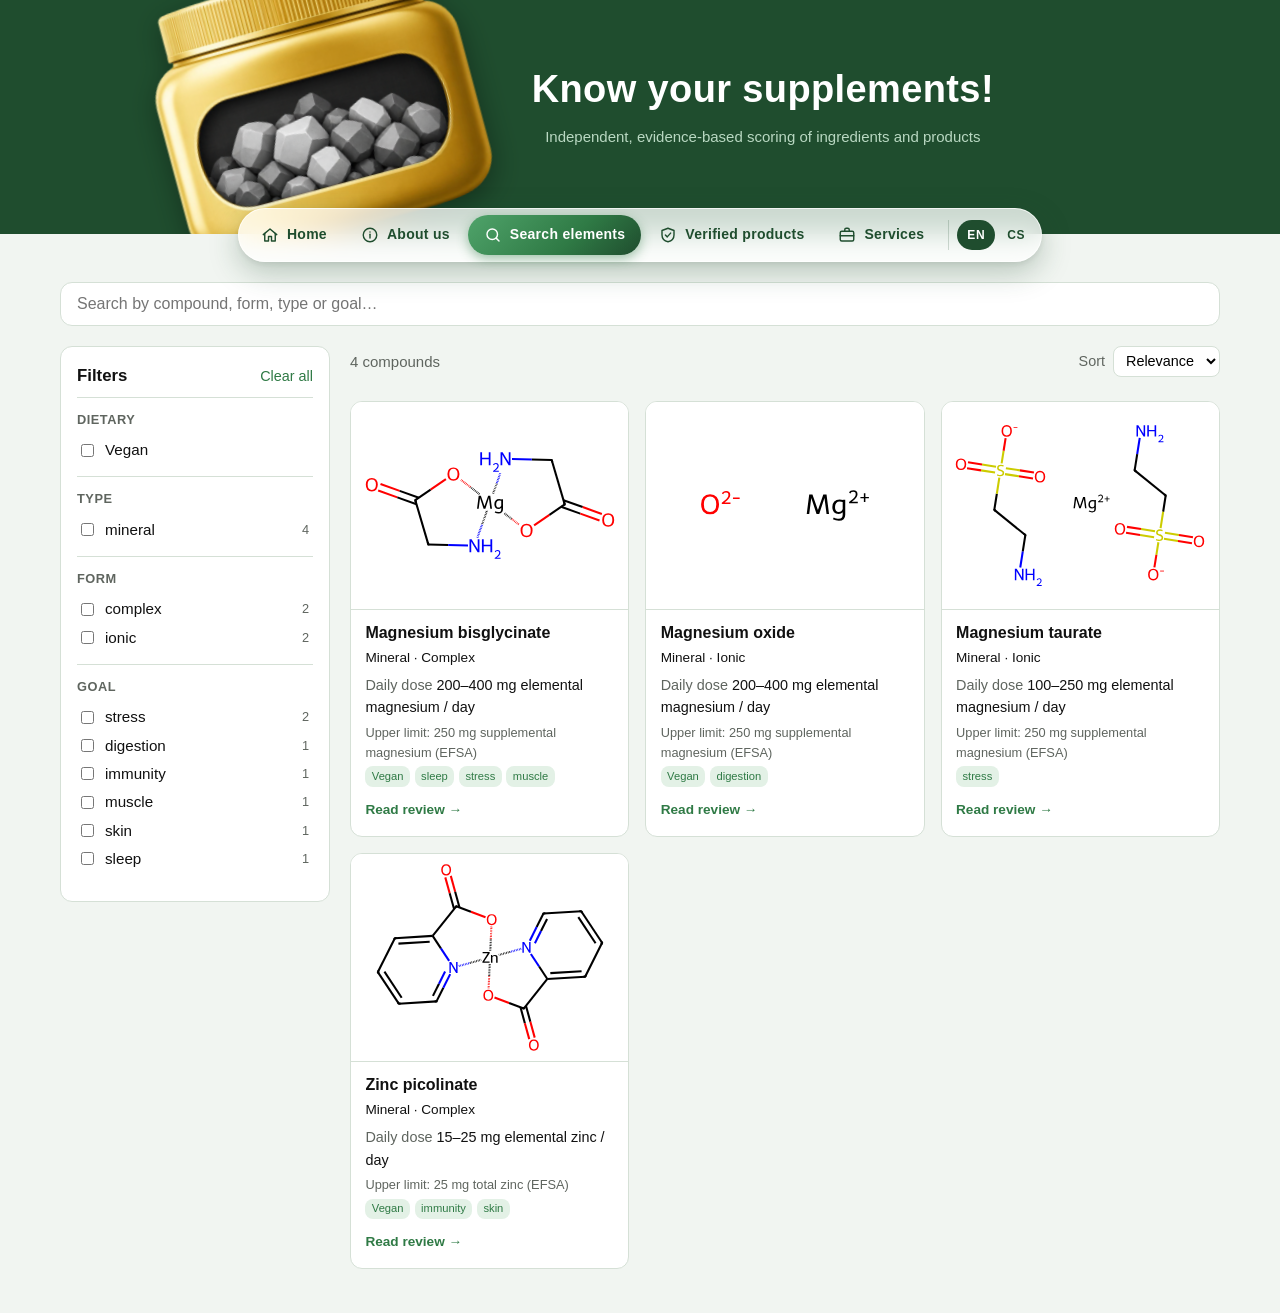
==== commit cd1abf68: "Use logo header on supplement finder and review pages Co-Authored-By: Claude Sonnet 5.5 <noreply@ant" ====
--- a/supplement-finder/index.html
+++ b/supplement-finder/index.html
@@ -10,9 +10,12 @@
   <link rel="stylesheet" href="styles.css">
 </head>
 <body>
-  <header class="hero">
-    <h1 data-i18n="hero.title">Know your supplements!</h1>
-    <p data-i18n="hero.sub">Independent, evidence-based scoring of ingredients and products</p>
+  <header class="hero hero--logo">
+    <img class="logo" src="../assets/logo.png" alt="" width="322" height="268">
+    <div class="hero-text">
+      <h1 data-i18n="hero.title">Know your supplements!</h1>
+      <p data-i18n="hero.sub">Independent, evidence-based scoring of ingredients and products</p>
+    </div>
   </header>
 
   <nav class="nav">
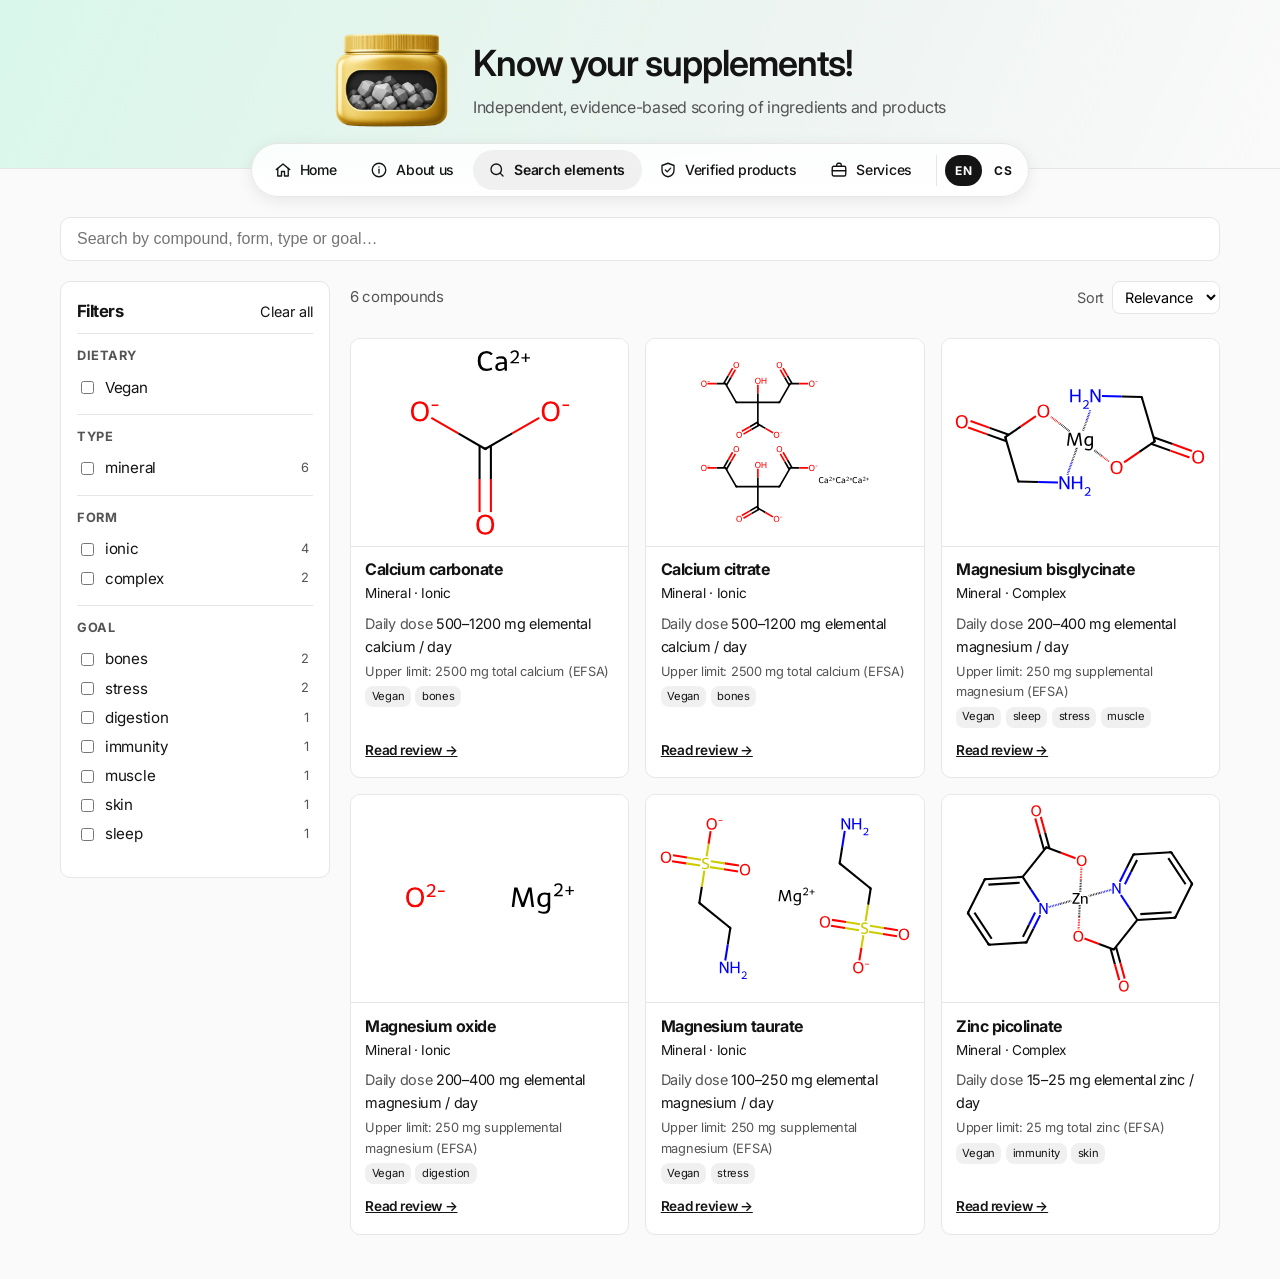
==== commit 4e490154: "Redesign landing page: neutral canvas, Inter/Poppins, hero with random score card, scoring and servi" ====
--- a/supplement-finder/index.html
+++ b/supplement-finder/index.html
@@ -24,7 +24,7 @@
       <a href="../index.html#about"><svg class="ico" viewBox="0 0 24 24" aria-hidden="true"><circle cx="12" cy="12" r="9"/><path d="M12 11v5"/><path d="M12 8h.01"/></svg><span class="lbl" data-i18n="nav.about">About us</span></a>
       <a href="index.html" class="active"><svg class="ico" viewBox="0 0 24 24" aria-hidden="true"><circle cx="11" cy="11" r="7"/><path d="m20 20-3.5-3.5"/></svg><span class="lbl" data-i18n="nav.search">Search elements</span></a>
       <a href="../index.html#verified"><svg class="ico" viewBox="0 0 24 24" aria-hidden="true"><path d="M12 3 4 6v6c0 4.5 3.4 8 8 9 4.6-1 8-4.5 8-9V6l-8-3Z"/><path d="m8.5 12 2.5 2.5 4.5-5"/></svg><span class="lbl" data-i18n="nav.verified">Verified products</span></a>
-      <a href="../services/index.html"><svg class="ico" viewBox="0 0 24 24" aria-hidden="true"><rect x="3" y="7" width="18" height="13" rx="2"/><path d="M9 7V5a2 2 0 0 1 2-2h2a2 2 0 0 1 2 2v2"/><path d="M3 13h18"/></svg><span class="lbl" data-i18n="nav.services">Services</span></a>
+      <a href="../index.html#services"><svg class="ico" viewBox="0 0 24 24" aria-hidden="true"><rect x="3" y="7" width="18" height="13" rx="2"/><path d="M9 7V5a2 2 0 0 1 2-2h2a2 2 0 0 1 2 2v2"/><path d="M3 13h18"/></svg><span class="lbl" data-i18n="nav.services">Services</span></a>
     </div>
   </nav>
 
--- a/site.css
+++ b/site.css
@@ -1,98 +1,103 @@
 /* Shared site styles: tokens, base, header (hero), main bar (nav), footer.
-   Loaded by index.html and supplement-finder/index.html. */
+   Loaded by index.html and supplement-finder/index.html.
+   Design: near-monochrome canvas, hairline borders, whisper shadows. One green (--green-700) = the primary action. */
+@import url("https://fonts.googleapis.com/css2?family=Inter:wght@400;500;600&family=Poppins:wght@600&display=swap");
 :root {
-  --bg: #f1f5f1;
+  --bg: #fafafa;       /* Paper: page canvas */
   --card: #ffffff;
-  --border: #d5e0d6;
-  --green-900: #1f4d2e;
-  --green-700: #2f7a45;
-  --green-500: #4fa36a;
-  --green-100: #e3f1e6;
-  --text: #111111;
-  --muted: #5f655f;
+  --border: #e6e6e6;   /* Cloud: hairlines */
+  --text: #141414;     /* Graphite */
+  --muted: #545454;    /* Slate */
+  --faint: #707070;    /* Fog */
+  --veil: #f0f0f0;    /* hover, tag fills */
+  --green-900: #141414; /* legacy alias: now dark ink, not green */
+  --green-700: #009959; /* Forest Ink: primary action only */
+  --green-500: #00b96c; /* Vine: washes */
+  --green-100: #f0f0f0; /* legacy alias: neutral tint */
   --warn: #b3261e;
-  --radius: 12px;     /* cards, inputs, buttons */
+  --radius: 10px;     /* cards, inputs, buttons */
   --radius-sm: 8px;   /* tags, small thumbnails */
+  --shadow-sm: 0 4px 8px rgba(0,0,0,.04);
+  --shadow-md: 0 4px 16px rgba(0,0,0,.08);
+  /* Primary action: one-hue gradient with top highlight and a soft green shadow */
+  --grad-action: linear-gradient(180deg, #12b872 0%, #009959 100%);
+  --shadow-action: 0 1px 0 rgba(255,255,255,.28) inset, 0 4px 12px rgba(0,153,89,.28);
+  --shadow-action-hover: 0 1px 0 rgba(255,255,255,.32) inset, 0 8px 18px rgba(0,153,89,.34);
   /* aliases used by the supplement finder */
   --line: var(--border);
-  --accent: var(--green-700);
-  --accent-soft: var(--green-100);
+  --accent: var(--text);
+  --accent-soft: var(--veil);
 }
 * { box-sizing: border-box; }
 body {
   margin: 0; background: var(--bg); color: var(--text);
-  font: 15px/1.55 -apple-system, "Segoe UI", Helvetica, Arial, sans-serif;
+  font: 15px/1.6 "Inter", -apple-system, "Segoe UI", Helvetica, Arial, sans-serif; letter-spacing: -0.02em;
+  -webkit-font-smoothing: antialiased;
 }
 a { color: inherit; text-decoration: none; }
+h1, h2, h3 { letter-spacing: -0.03em; }
+/* Section display title: Poppins 600 is reserved for these; everything else is Inter. */
+.section-title { margin: 0 0 12px; font: 600 38px/1.25 "Poppins", "Inter", sans-serif; letter-spacing: normal; text-align: center; color: var(--text); }
+.section-sub { margin: 0 auto; max-width: 36em; text-align: center; font-size: 16px; color: var(--muted); }
+@media (max-width: 800px) { .section-title { font-size: 28px; } }
 
-/* Header */
-.hero { background: var(--green-900); color: #fff; padding: 36px 24px 30px; text-align: center; }
-.hero h1 { margin: 0 0 6px; font-size: 38px; letter-spacing: .01em; }
-.hero p { margin: 0; color: #b9d8c2; }
+/* Header: light, left-aligned, faint green wash behind (the only gradient in the system). */
+.hero {
+  background: linear-gradient(114deg, rgba(30,229,146,.15), rgba(0,128,74,.05) 60%, rgba(250,250,250,0));
+  border-bottom: 1px solid var(--border); padding: 48px 24px 56px; text-align: center;
+}
+.hero h1 { margin: 0 0 8px; font-size: 36px; line-height: 1.3; font-weight: 600; letter-spacing: -0.03em; color: var(--text); }
+.hero p { margin: 0; color: var(--muted); font-size: 16px; }
 
-/* Header with logo (opt-in via class hero--logo). The logo is oversized and tilted; the header crops it top and bottom,
-   and the negative left margin pushes it out to the left, over the left end of the main bar. */
-.hero--logo { display: flex; align-items: center; justify-content: center; gap: 24px; overflow: hidden; }
-.hero--logo .logo {
-  height: 268px; width: auto; flex: none; margin: -66px 0 -66px -100px;  /* negative margins: size does not change the header height */
-  transform: rotate(-15deg); transform-origin: center;
-  translate: -30px 0;   /* nudges only the logo to the left; the title stays put */
-  filter: drop-shadow(0 8px 14px rgba(0,0,0,.35));
-}
+/* Header with logo (opt-in via class hero--logo): upright logo beside the title, no cropping or tilt. */
+.hero--logo { display: flex; align-items: center; justify-content: center; gap: 24px; padding-top: 32px; padding-bottom: 40px; }
+.hero--logo .logo { height: 96px; width: auto; flex: none; }
+.hero--logo .hero-text { text-align: left; }
 @media (max-width: 800px) {
-  .hero--logo { flex-direction: column; gap: 6px; }
-  .hero--logo .logo { height: 160px; margin: -30px 0 -6px; translate: -20px 0; }
+  .hero--logo { flex-direction: column; gap: 12px; }
+  .hero--logo .hero-text { text-align: center; }
 }
 
-/* Main bar: floating pill that overlaps the header. A highlight slides to the hovered item (site.js). */
-.hero { padding-bottom: 62px; }
+/* Main bar: sticky floating pill. A neutral highlight slides to the hovered item (site.js). */
 .nav { position: sticky; top: 12px; z-index: 10; margin-top: -26px; pointer-events: none; }
 .nav .inner {
   pointer-events: auto; position: relative; width: max-content; max-width: calc(100% - 24px); margin: 0 auto;
   display: flex; align-items: center; gap: 2px; padding: 6px;
-  background: rgba(255,255,255,.78); -webkit-backdrop-filter: blur(14px) saturate(1.5); backdrop-filter: blur(14px) saturate(1.5);
-  border: 1px solid rgba(255,255,255,.75); border-radius: 999px;
-  box-shadow: 0 10px 30px rgba(31,77,46,.28), 0 2px 6px rgba(0,0,0,.08);
+  background: rgba(255,255,255,.85); -webkit-backdrop-filter: blur(14px) saturate(1.5); backdrop-filter: blur(14px) saturate(1.5);
+  border: 1px solid var(--border); border-radius: 999px; box-shadow: var(--shadow-md);
 }
 .nav-indicator {
   position: absolute; top: 6px; bottom: 6px; left: 0; width: 0; border-radius: 999px; z-index: 0; pointer-events: none;
-  background: linear-gradient(135deg, var(--green-500), var(--green-700) 60%, var(--green-900));
-  box-shadow: 0 4px 12px rgba(47,122,69,.45); opacity: 0;
+  background: var(--veil); opacity: 0;
 }
-.nav-indicator.ready { opacity: 1; transition: transform .35s cubic-bezier(.3,1.3,.5,1), width .35s cubic-bezier(.3,1.3,.5,1), opacity .2s; }
+.nav-indicator.ready { opacity: 1; transition: transform .3s cubic-bezier(.3,1.1,.5,1), width .3s cubic-bezier(.3,1.1,.5,1), opacity .2s; }
 .nav a {
   position: relative; z-index: 1; display: flex; align-items: center; gap: 8px; white-space: nowrap;
-  padding: 9px 16px; border-radius: 999px; color: var(--green-900); font-weight: 600; font-size: 14px; letter-spacing: .02em;
-  transition: color .2s ease;
+  padding: 9px 16px; border-radius: 999px; color: var(--text); font-weight: 500; font-size: 14px; letter-spacing: -0.02em;
 }
-.nav a .ico { width: 18px; height: 18px; flex: none; fill: none; stroke: currentColor; stroke-width: 1.9; stroke-linecap: round; stroke-linejoin: round; transition: transform .3s cubic-bezier(.3,1.5,.5,1); }
-.nav a.hot { color: #fff; }
-.nav a:hover .ico, .nav a:focus-visible .ico { transform: scale(1.18) rotate(-6deg); }
-.nav a:active { transform: scale(.96); }
-.nav a:focus-visible { outline: 2px solid var(--green-700); outline-offset: 1px; }
-.nav.no-js a.active { background: var(--green-700); color: #fff; } /* before site.js positions the indicator */
+.nav a .ico { width: 18px; height: 18px; flex: none; fill: none; stroke: currentColor; stroke-width: 1.8; stroke-linecap: round; stroke-linejoin: round; }
+.nav a.active .lbl { font-weight: 600; }
+.nav a:focus-visible { outline: 2px solid var(--text); outline-offset: 1px; }
+.nav.no-js a.active { background: var(--veil); } /* before site.js positions the indicator */
 @media (max-width: 640px) { /* phones: icons only, the name is still read by screen readers */
   .nav a { padding: 10px 13px; }
   .nav a .lbl { position: absolute; width: 1px; height: 1px; overflow: hidden; clip: rect(0 0 0 0); white-space: nowrap; }
 }
-@media (prefers-reduced-motion: reduce) {
-  .nav-indicator.ready, .nav a, .nav a .ico { transition: none; }
-  .nav a:hover .ico, .nav a:focus-visible .ico { transform: none; }
-}
+@media (prefers-reduced-motion: reduce) { .nav-indicator.ready { transition: none; } }
 
-footer { text-align: center; color: var(--muted); font-size: 13px; padding: 10px 16px 30px; }
+footer { text-align: center; color: var(--muted); font-size: 13px; padding: 40px 16px 40px; border-top: 1px solid var(--border); margin-top: 48px; }
 
 @media (max-width: 800px) {
-  .hero h1 { font-size: 30px; }
+  .hero h1 { font-size: 28px; }
 }
 
 /* Language switcher (injected by i18n.js) and no-flash loading state */
 html.i18n-loading body { visibility: hidden; }
-.nav .lang { position: relative; z-index: 1; display: flex; align-items: center; gap: 2px; margin-left: 6px; padding-left: 8px; border-left: 1px solid rgba(31,77,46,.2); }
+.nav .lang { position: relative; z-index: 1; display: flex; align-items: center; gap: 2px; margin-left: 6px; padding-left: 8px; border-left: 1px solid var(--border); }
 .nav .lang button {
-  font: inherit; font-size: 12px; font-weight: 700; letter-spacing: .05em; color: var(--green-900);
+  font: inherit; font-size: 12px; font-weight: 700; letter-spacing: .05em; color: var(--text);
   background: transparent; border: 0; border-radius: 999px; padding: 6px 10px; cursor: pointer; transition: background .2s, color .2s;
 }
-.nav .lang button:hover { background: var(--green-100); }
-.nav .lang button[aria-pressed="true"] { background: var(--green-900); color: #fff; }
+.nav .lang button:hover { background: var(--veil); }
+.nav .lang button[aria-pressed="true"] { background: var(--text); color: #fff; }
 @media (max-width: 640px) { .nav .lang { margin-left: 2px; padding-left: 4px; } .nav .lang button { padding: 6px 7px; } }
--- a/supplement-finder/styles.css
+++ b/supplement-finder/styles.css
@@ -26,7 +26,7 @@
 
 .chips { display: flex; flex-wrap: wrap; gap: .4rem; margin-bottom: .75rem; }
 .chip { background: var(--accent-soft); color: var(--accent); border: 0; border-radius: 999px; padding: .25rem .65rem; cursor: pointer; font: inherit; font-size: .85rem; }
-.chip:hover { background: #d4e9db; }
+.chip:hover { background: var(--border); }
 
 .grid { display: grid; grid-template-columns: repeat(auto-fill, minmax(220px, 1fr)); gap: 1rem; }
 .card { background: var(--card); border: 1px solid var(--line); border-radius: var(--radius); overflow: hidden; display: flex; flex-direction: column; }
@@ -45,7 +45,7 @@
 .tag.out { background: #fbe9e7; color: var(--warn); }
 
 .more { text-align: center; margin: 1.5rem 0; }
-.more button { padding: .6rem 1.4rem; border-radius: var(--radius); border: 1px solid var(--accent); background: #fff; color: var(--accent); font: inherit; cursor: pointer; }
+.more button { padding: .6rem 1.4rem; border-radius: var(--radius); border: 1px solid #d6d6d6; background: #fff; color: var(--accent); font: inherit; cursor: pointer; }
 .more button:hover { background: var(--accent-soft); }
 .error { background: #fbe9e7; color: var(--warn); border-radius: var(--radius); padding: .9rem 1rem; margin-bottom: 1rem; }
 .empty { grid-column: 1 / -1; text-align: center; color: var(--muted); padding: 3rem 1rem; }
@@ -54,5 +54,5 @@
   .layout { grid-template-columns: 1fr; }
 }
 
-.review-link { color: var(--accent); font-size: .85rem; font-weight: 600; }
+.review-link { color: var(--text); text-decoration: underline; font-size: .85rem; font-weight: 600; }
 .review-link:hover { text-decoration: underline; }
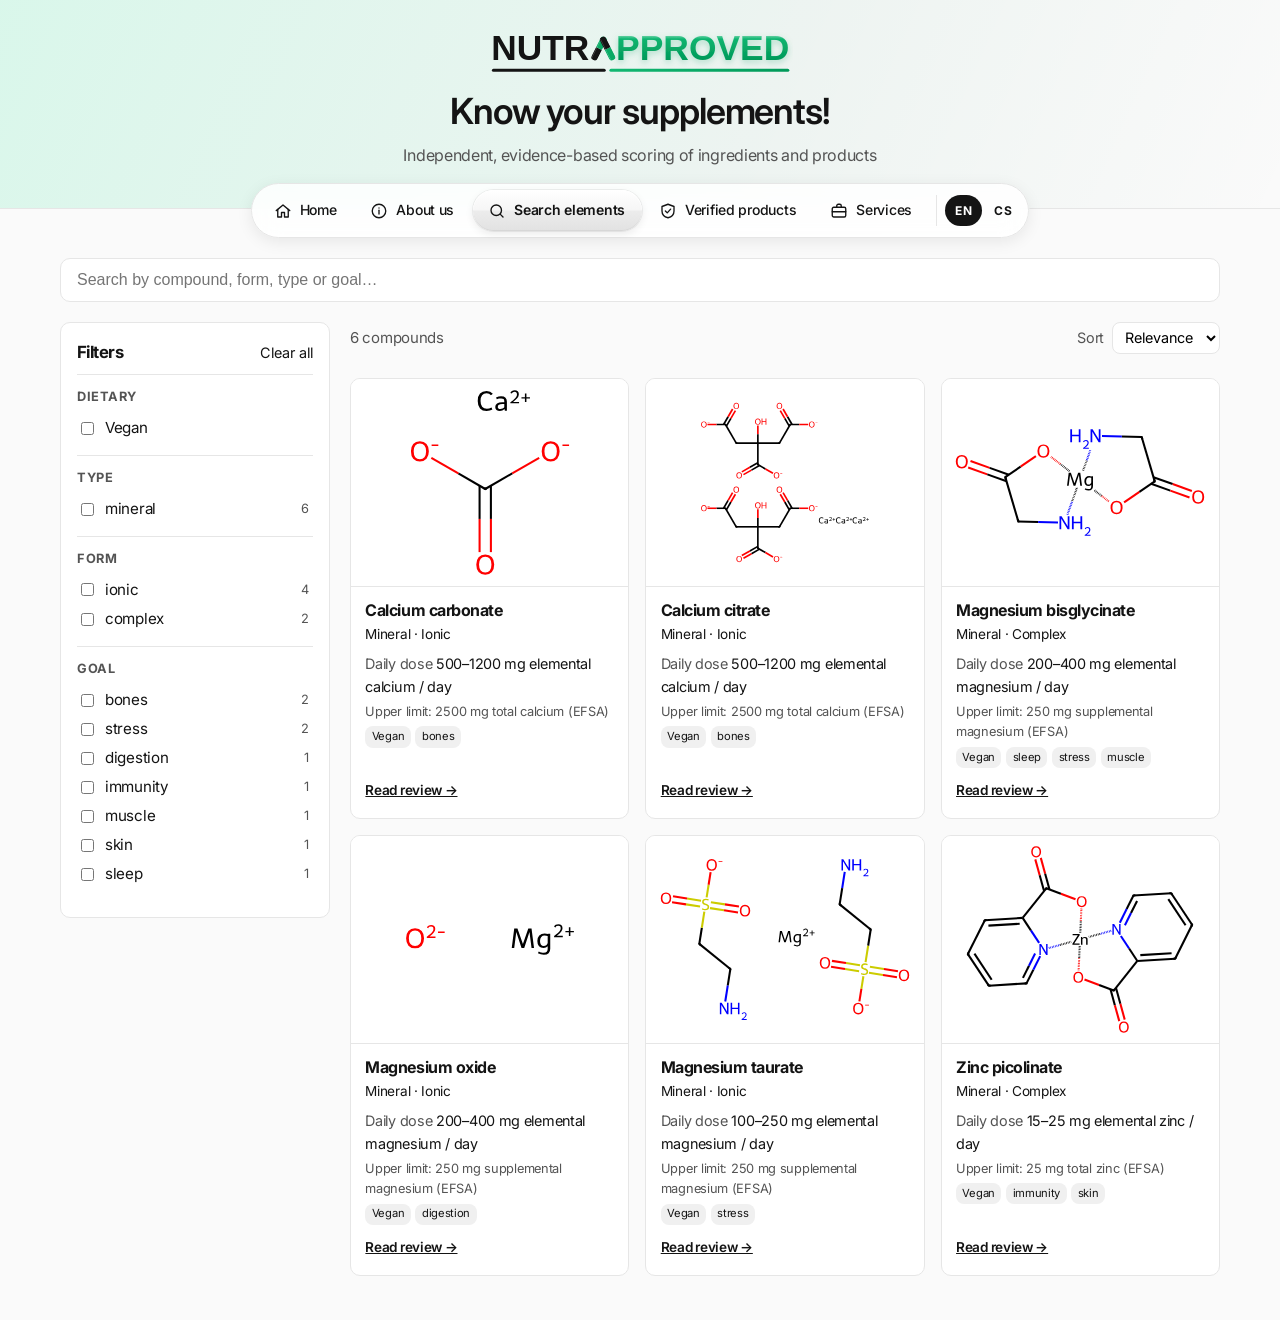
==== commit 8ed27f41: "Add pill wordmark logo, About us, full-width Blog and capsule dividers - New pill-built wordmark log" ====
--- a/supplement-finder/index.html
+++ b/supplement-finder/index.html
@@ -11,7 +11,7 @@
 </head>
 <body>
   <header class="hero hero--logo">
-    <img class="logo" src="../assets/logo.png" alt="" width="322" height="268">
+    <img class="logo" src="../assets/logo-wordmark-site.svg" alt="Nutrapproved" width="278" height="40">
     <div class="hero-text">
       <h1 data-i18n="hero.title">Know your supplements!</h1>
       <p data-i18n="hero.sub">Independent, evidence-based scoring of ingredients and products</p>
--- a/site.css
+++ b/site.css
@@ -50,9 +50,9 @@
 .hero p { margin: 0; color: var(--muted); font-size: 16px; }
 
 /* Header with logo (opt-in via class hero--logo): upright logo beside the title, no cropping or tilt. */
-.hero--logo { display: flex; align-items: center; justify-content: center; gap: 24px; padding-top: 32px; padding-bottom: 40px; }
-.hero--logo .logo { height: 96px; width: auto; flex: none; }
-.hero--logo .hero-text { text-align: left; }
+.hero--logo { display: flex; flex-direction: column; align-items: center; justify-content: center; gap: 12px; padding-top: 32px; padding-bottom: 40px; }
+.hero--logo .logo { height: 44px; width: auto; flex: none; }
+.hero--logo .hero-text { text-align: center; }
 @media (max-width: 800px) {
   .hero--logo { flex-direction: column; gap: 12px; }
   .hero--logo .hero-text { text-align: center; }
@@ -68,7 +68,10 @@
 }
 .nav-indicator {
   position: absolute; top: 6px; bottom: 6px; left: 0; width: 0; border-radius: 999px; z-index: 0; pointer-events: none;
-  background: var(--veil); opacity: 0;
+  /* Glossy pill: bright top half, softer lower half, hairline rim and a soft neutral shadow */
+  background: linear-gradient(180deg, #ffffff 0%, #f6f6f6 48%, #ececec 52%, #e2e2e2 100%);
+  box-shadow: 0 1px 0 rgba(255,255,255,.95) inset, 0 -1px 0 rgba(0,0,0,.05) inset, 0 0 0 1px rgba(0,0,0,.06), 0 3px 8px rgba(0,0,0,.08);
+  opacity: 0;
 }
 .nav-indicator.ready { opacity: 1; transition: transform .3s cubic-bezier(.3,1.1,.5,1), width .3s cubic-bezier(.3,1.1,.5,1), opacity .2s; }
 .nav a {
@@ -78,8 +81,8 @@
 .nav a .ico { width: 18px; height: 18px; flex: none; fill: none; stroke: currentColor; stroke-width: 1.8; stroke-linecap: round; stroke-linejoin: round; }
 .nav a.active .lbl { font-weight: 600; }
 .nav a:focus-visible { outline: 2px solid var(--text); outline-offset: 1px; }
-.nav.no-js a.active { background: var(--veil); } /* before site.js positions the indicator */
-@media (max-width: 640px) { /* phones: icons only, the name is still read by screen readers */
+.nav.no-js a.active { background: linear-gradient(180deg, #fff 0%, #f6f6f6 48%, #e2e2e2 100%); } /* before site.js positions the indicator */
+@media (max-width: 820px) { /* phones and small tablets: icons only, the name is still read by screen readers */
   .nav a { padding: 10px 13px; }
   .nav a .lbl { position: absolute; width: 1px; height: 1px; overflow: hidden; clip: rect(0 0 0 0); white-space: nowrap; }
 }
